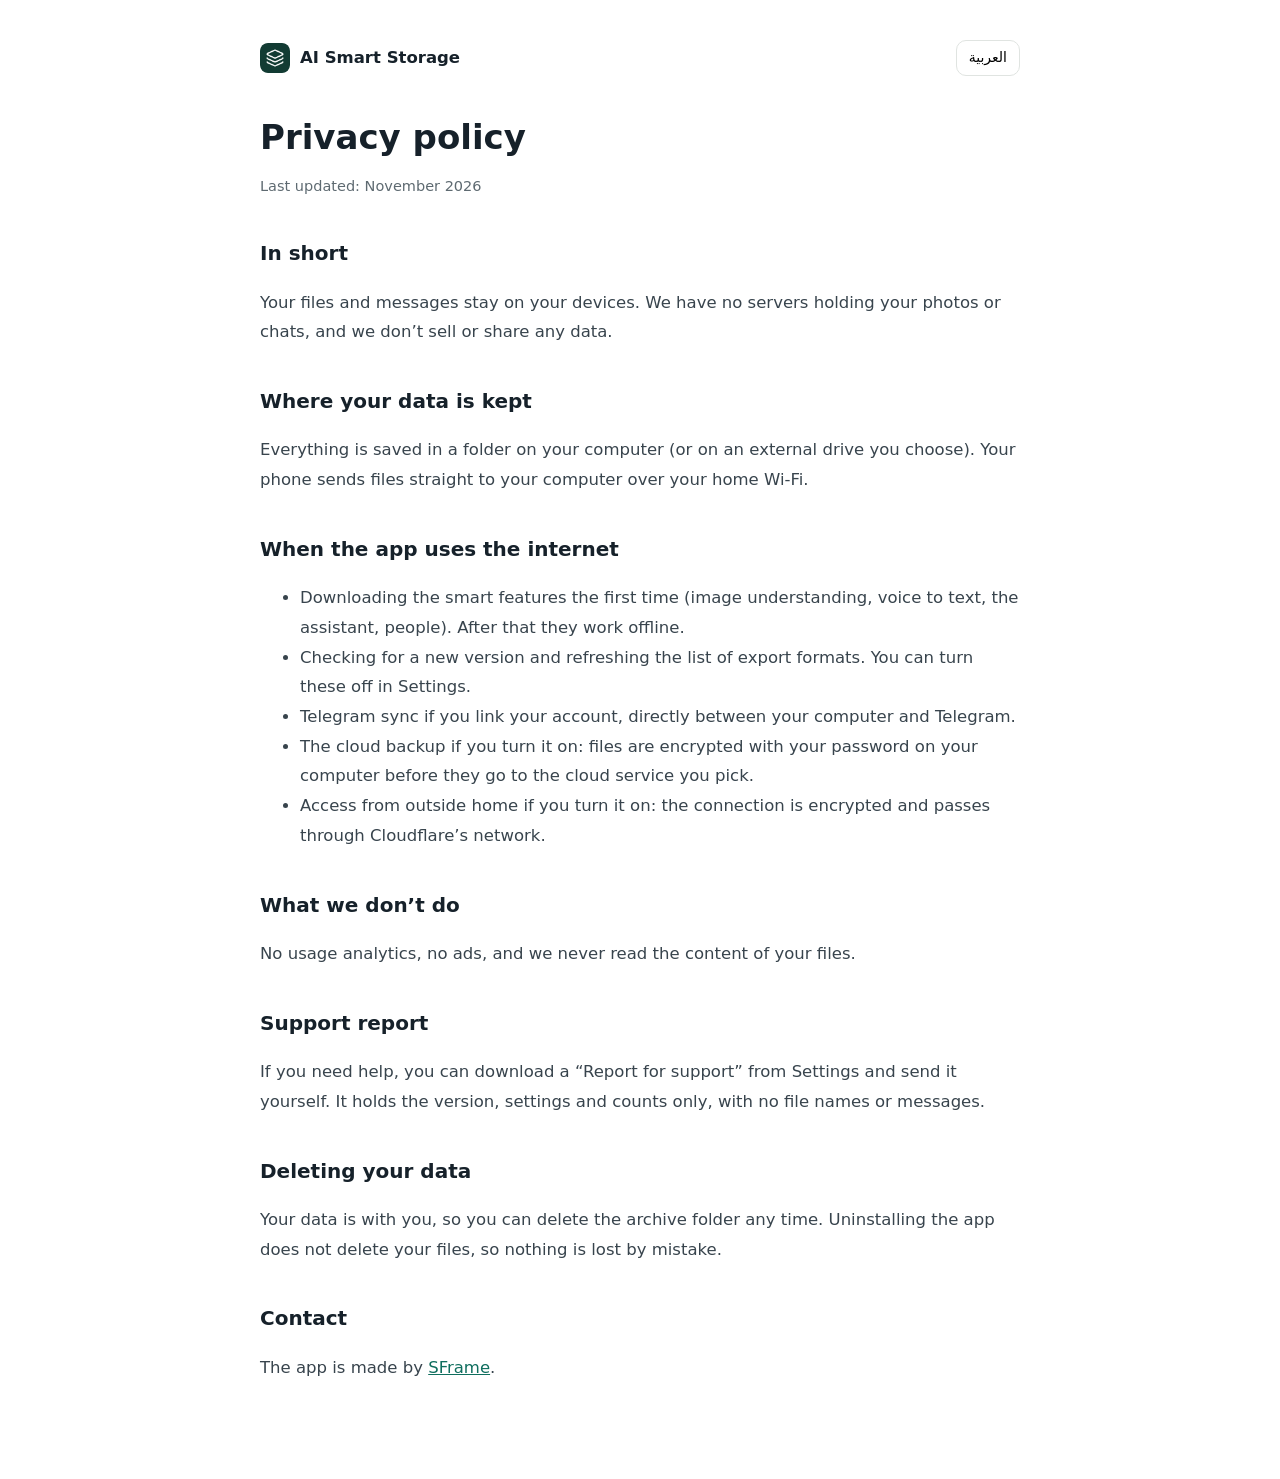
==== privacy.html @ ad924ec0 "Release 0.9.0: new design and website, privacy policy Co-Authored-By: Claude Opus 5.5 <noreply@anthr" ====
<!doctype html>
<html lang="ar" dir="rtl">
<head>
<meta charset="utf-8">
<meta name="viewport" content="width=device-width, initial-scale=1">
<title>سياسة الخصوصية | AI Smart Storage</title>
<link rel="icon" href="assets/favicon.png">
<link rel="stylesheet" href="assets/fonts/fonts.css">
<style>
body{margin:0;background:#fff;color:#16212A;font-family:'IBM Plex Sans Arabic',system-ui,'Segoe UI',Tahoma,sans-serif;font-size:16.5px;line-height:1.8;-webkit-font-smoothing:antialiased}
html[lang=ar] [data-l=en],html[lang=en] [data-l=ar]{display:none!important}
.wrap{max-width:760px;margin:0 auto;padding:40px 24px 80px}
a{color:#0F6E5E}
header{display:flex;justify-content:space-between;align-items:center;margin-bottom:40px}
header a.b{display:flex;gap:10px;align-items:center;color:#16212A;text-decoration:none;font-weight:700}header img{width:30px;height:30px;border-radius:8px}
button{height:36px;padding:0 12px;border:1px solid #E0E4E1;border-radius:10px;background:#fff;font:inherit;font-size:14px;cursor:pointer}
h1{font-size:34px;line-height:1.25;margin:0 0 6px}h2{font-size:20px;margin:36px 0 8px}
p,li{color:#38444D}.muted{color:#5E6A71;font-size:14.5px}
</style>
</head>
<body><div class="wrap">
<header><a class="b" href="./"><img src="assets/icon-192.png" alt=""><span dir="ltr">AI Smart Storage</span></a><button id="lb" type="button"><span data-l="ar">English</span><span data-l="en">العربية</span></button></header>

<div data-l="ar">
<h1>سياسة الخصوصية</h1><p class="muted">آخر تحديث: نوفمبر 2026</p>
<h2>الخلاصة</h2><p>ملفاتك ورسائلك تبقى على أجهزتك. ما عندنا سيرفرات نخزن فيها صورك أو محادثاتك، وما نبيع أو نشارك أي بيانات.</p>
<h2>وين تنحفظ بياناتك</h2><p>البرنامج يحفظ كل شي في مجلد على كمبيوترك (أو على هارديسك خارجي تختاره). الجوال يرسل الملفات لكمبيوترك مباشرة عبر شبكة الواي فاي في بيتك.</p>
<h2>متى يستخدم البرنامج الإنترنت</h2>
<ul><li>تحميل الميزات الذكية لأول مرة (فهم الصور، تحويل الصوت لنص، المساعد، الأشخاص). بعدها تشتغل بدون إنترنت.</li>
<li>التحقق من وجود إصدار جديد، وتحديث قائمة صيغ التصدير. تقدر توقفها من الإعدادات.</li>
<li>مزامنة تيليجرام إذا ربطت حسابك، وتتم بين كمبيوترك وتيليجرام مباشرة.</li>
<li>النسخة السحابية إذا فعّلتها: الملفات تنشفّر بكلمة سرك على كمبيوترك قبل ما تنتقل لخدمة السحابة اللي تختارها.</li>
<li>الوصول من برّا البيت إذا شغّلته: الاتصال مشفّر ويمر عبر شبكة Cloudflare.</li></ul>
<h2>اللي ما نسويه</h2><p>ما نجمع إحصائيات استخدام، وما فيه إعلانات، وما نقرأ محتوى ملفاتك.</p>
<h2>تقرير الدعم الفني</h2><p>إذا طلبت مساعدة، تقدر تنزّل «تقرير للدعم الفني» من الإعدادات وترسله بنفسك. التقرير فيه الإصدار والإعدادات والأعداد فقط، بدون أسماء ملفات أو رسائل.</p>
<h2>حذف بياناتك</h2><p>بياناتك عندك، فتقدر تحذف مجلد الأرشيف في أي وقت. إلغاء تثبيت البرنامج ما يحذف ملفاتك عشان ما تضيع بالغلط.</p>
<h2>التواصل</h2><p>البرنامج من <a href="https://saudiframe.com">SFrame</a>.</p>
</div>

<div data-l="en">
<h1>Privacy policy</h1><p class="muted">Last updated: November 2026</p>
<h2>In short</h2><p>Your files and messages stay on your devices. We have no servers holding your photos or chats, and we don’t sell or share any data.</p>
<h2>Where your data is kept</h2><p>Everything is saved in a folder on your computer (or on an external drive you choose). Your phone sends files straight to your computer over your home Wi-Fi.</p>
<h2>When the app uses the internet</h2>
<ul><li>Downloading the smart features the first time (image understanding, voice to text, the assistant, people). After that they work offline.</li>
<li>Checking for a new version and refreshing the list of export formats. You can turn these off in Settings.</li>
<li>Telegram sync if you link your account, directly between your computer and Telegram.</li>
<li>The cloud backup if you turn it on: files are encrypted with your password on your computer before they go to the cloud service you pick.</li>
<li>Access from outside home if you turn it on: the connection is encrypted and passes through Cloudflare’s network.</li></ul>
<h2>What we don’t do</h2><p>No usage analytics, no ads, and we never read the content of your files.</p>
<h2>Support report</h2><p>If you need help, you can download a “Report for support” from Settings and send it yourself. It holds the version, settings and counts only, with no file names or messages.</p>
<h2>Deleting your data</h2><p>Your data is with you, so you can delete the archive folder any time. Uninstalling the app does not delete your files, so nothing is lost by mistake.</p>
<h2>Contact</h2><p>The app is made by <a href="https://saudiframe.com">SFrame</a>.</p>
</div>
</div>
<script>
const r=document.documentElement;function L(l){r.lang=l;r.dir=l==='ar'?'rtl':'ltr';try{localStorage.setItem('lang',l)}catch(e){}}
let s=null;try{s=localStorage.getItem('lang')}catch(e){}L(s||((navigator.language||'ar').startsWith('ar')?'ar':'en'));
document.getElementById('lb').onclick=()=>L(r.lang==='ar'?'en':'ar');
</script>
</body></html>
---- assets/fonts/fonts.css ----
@font-face {
  font-family: 'IBM Plex Sans Arabic';
  font-style: normal;
  font-display: swap;
  font-weight: 400;
  src: url(ibm-plex-sans-arabic-arabic-400-normal.woff2) format('woff2');
  unicode-range: U+0600-06FF,U+0750-077F,U+0870-088E,U+0890-0891,U+0897-08E1,U+08E3-08FF,U+200C-200E,U+2010-2011,U+204F,U+2E41,U+FB50-FDFF,U+FE70-FE74,U+FE76-FEFC,U+102E0-102FB,U+10E60-10E7E,U+10EC2-10EC4,U+10EFC-10EFF,U+1EE00-1EE03,U+1EE05-1EE1F,U+1EE21-1EE22,U+1EE24,U+1EE27,U+1EE29-1EE32,U+1EE34-1EE37,U+1EE39,U+1EE3B,U+1EE42,U+1EE47,U+1EE49,U+1EE4B,U+1EE4D-1EE4F,U+1EE51-1EE52,U+1EE54,U+1EE57,U+1EE59,U+1EE5B,U+1EE5D,U+1EE5F,U+1EE61-1EE62,U+1EE64,U+1EE67-1EE6A,U+1EE6C-1EE72,U+1EE74-1EE77,U+1EE79-1EE7C,U+1EE7E,U+1EE80-1EE89,U+1EE8B-1EE9B,U+1EEA1-1EEA3,U+1EEA5-1EEA9,U+1EEAB-1EEBB,U+1EEF0-1EEF1;
}
@font-face {
  font-family: 'IBM Plex Sans Arabic';
  font-style: normal;
  font-display: swap;
  font-weight: 400;
  src: url(ibm-plex-sans-arabic-latin-ext-400-normal.woff2) format('woff2');
  unicode-range: U+0100-02BA,U+02BD-02C5,U+02C7-02CC,U+02CE-02D7,U+02DD-02FF,U+0304,U+0308,U+0329,U+1D00-1DBF,U+1E00-1E9F,U+1EF2-1EFF,U+2020,U+20A0-20AB,U+20AD-20C0,U+2113,U+2C60-2C7F,U+A720-A7FF;
}
@font-face {
  font-family: 'IBM Plex Sans Arabic';
  font-style: normal;
  font-display: swap;
  font-weight: 400;
  src: url(ibm-plex-sans-arabic-latin-400-normal.woff2) format('woff2');
  unicode-range: U+0000-00FF,U+0131,U+0152-0153,U+02BB-02BC,U+02C6,U+02DA,U+02DC,U+0304,U+0308,U+0329,U+2000-206F,U+20AC,U+2122,U+2191,U+2193,U+2212,U+2215,U+FEFF,U+FFFD;
}
@font-face {
  font-family: 'IBM Plex Sans Arabic';
  font-style: normal;
  font-display: swap;
  font-weight: 500;
  src: url(ibm-plex-sans-arabic-arabic-500-normal.woff2) format('woff2');
  unicode-range: U+0600-06FF,U+0750-077F,U+0870-088E,U+0890-0891,U+0897-08E1,U+08E3-08FF,U+200C-200E,U+2010-2011,U+204F,U+2E41,U+FB50-FDFF,U+FE70-FE74,U+FE76-FEFC,U+102E0-102FB,U+10E60-10E7E,U+10EC2-10EC4,U+10EFC-10EFF,U+1EE00-1EE03,U+1EE05-1EE1F,U+1EE21-1EE22,U+1EE24,U+1EE27,U+1EE29-1EE32,U+1EE34-1EE37,U+1EE39,U+1EE3B,U+1EE42,U+1EE47,U+1EE49,U+1EE4B,U+1EE4D-1EE4F,U+1EE51-1EE52,U+1EE54,U+1EE57,U+1EE59,U+1EE5B,U+1EE5D,U+1EE5F,U+1EE61-1EE62,U+1EE64,U+1EE67-1EE6A,U+1EE6C-1EE72,U+1EE74-1EE77,U+1EE79-1EE7C,U+1EE7E,U+1EE80-1EE89,U+1EE8B-1EE9B,U+1EEA1-1EEA3,U+1EEA5-1EEA9,U+1EEAB-1EEBB,U+1EEF0-1EEF1;
}
@font-face {
  font-family: 'IBM Plex Sans Arabic';
  font-style: normal;
  font-display: swap;
  font-weight: 500;
  src: url(ibm-plex-sans-arabic-latin-ext-500-normal.woff2) format('woff2');
  unicode-range: U+0100-02BA,U+02BD-02C5,U+02C7-02CC,U+02CE-02D7,U+02DD-02FF,U+0304,U+0308,U+0329,U+1D00-1DBF,U+1E00-1E9F,U+1EF2-1EFF,U+2020,U+20A0-20AB,U+20AD-20C0,U+2113,U+2C60-2C7F,U+A720-A7FF;
}
@font-face {
  font-family: 'IBM Plex Sans Arabic';
  font-style: normal;
  font-display: swap;
  font-weight: 500;
  src: url(ibm-plex-sans-arabic-latin-500-normal.woff2) format('woff2');
  unicode-range: U+0000-00FF,U+0131,U+0152-0153,U+02BB-02BC,U+02C6,U+02DA,U+02DC,U+0304,U+0308,U+0329,U+2000-206F,U+20AC,U+2122,U+2191,U+2193,U+2212,U+2215,U+FEFF,U+FFFD;
}
@font-face {
  font-family: 'IBM Plex Sans Arabic';
  font-style: normal;
  font-display: swap;
  font-weight: 600;
  src: url(ibm-plex-sans-arabic-arabic-600-normal.woff2) format('woff2');
  unicode-range: U+0600-06FF,U+0750-077F,U+0870-088E,U+0890-0891,U+0897-08E1,U+08E3-08FF,U+200C-200E,U+2010-2011,U+204F,U+2E41,U+FB50-FDFF,U+FE70-FE74,U+FE76-FEFC,U+102E0-102FB,U+10E60-10E7E,U+10EC2-10EC4,U+10EFC-10EFF,U+1EE00-1EE03,U+1EE05-1EE1F,U+1EE21-1EE22,U+1EE24,U+1EE27,U+1EE29-1EE32,U+1EE34-1EE37,U+1EE39,U+1EE3B,U+1EE42,U+1EE47,U+1EE49,U+1EE4B,U+1EE4D-1EE4F,U+1EE51-1EE52,U+1EE54,U+1EE57,U+1EE59,U+1EE5B,U+1EE5D,U+1EE5F,U+1EE61-1EE62,U+1EE64,U+1EE67-1EE6A,U+1EE6C-1EE72,U+1EE74-1EE77,U+1EE79-1EE7C,U+1EE7E,U+1EE80-1EE89,U+1EE8B-1EE9B,U+1EEA1-1EEA3,U+1EEA5-1EEA9,U+1EEAB-1EEBB,U+1EEF0-1EEF1;
}
@font-face {
  font-family: 'IBM Plex Sans Arabic';
  font-style: normal;
  font-display: swap;
  font-weight: 600;
  src: url(ibm-plex-sans-arabic-latin-ext-600-normal.woff2) format('woff2');
  unicode-range: U+0100-02BA,U+02BD-02C5,U+02C7-02CC,U+02CE-02D7,U+02DD-02FF,U+0304,U+0308,U+0329,U+1D00-1DBF,U+1E00-1E9F,U+1EF2-1EFF,U+2020,U+20A0-20AB,U+20AD-20C0,U+2113,U+2C60-2C7F,U+A720-A7FF;
}
@font-face {
  font-family: 'IBM Plex Sans Arabic';
  font-style: normal;
  font-display: swap;
  font-weight: 600;
  src: url(ibm-plex-sans-arabic-latin-600-normal.woff2) format('woff2');
  unicode-range: U+0000-00FF,U+0131,U+0152-0153,U+02BB-02BC,U+02C6,U+02DA,U+02DC,U+0304,U+0308,U+0329,U+2000-206F,U+20AC,U+2122,U+2191,U+2193,U+2212,U+2215,U+FEFF,U+FFFD;
}
@font-face {
  font-family: 'IBM Plex Sans Arabic';
  font-style: normal;
  font-display: swap;
  font-weight: 700;
  src: url(ibm-plex-sans-arabic-arabic-700-normal.woff2) format('woff2');
  unicode-range: U+0600-06FF,U+0750-077F,U+0870-088E,U+0890-0891,U+0897-08E1,U+08E3-08FF,U+200C-200E,U+2010-2011,U+204F,U+2E41,U+FB50-FDFF,U+FE70-FE74,U+FE76-FEFC,U+102E0-102FB,U+10E60-10E7E,U+10EC2-10EC4,U+10EFC-10EFF,U+1EE00-1EE03,U+1EE05-1EE1F,U+1EE21-1EE22,U+1EE24,U+1EE27,U+1EE29-1EE32,U+1EE34-1EE37,U+1EE39,U+1EE3B,U+1EE42,U+1EE47,U+1EE49,U+1EE4B,U+1EE4D-1EE4F,U+1EE51-1EE52,U+1EE54,U+1EE57,U+1EE59,U+1EE5B,U+1EE5D,U+1EE5F,U+1EE61-1EE62,U+1EE64,U+1EE67-1EE6A,U+1EE6C-1EE72,U+1EE74-1EE77,U+1EE79-1EE7C,U+1EE7E,U+1EE80-1EE89,U+1EE8B-1EE9B,U+1EEA1-1EEA3,U+1EEA5-1EEA9,U+1EEAB-1EEBB,U+1EEF0-1EEF1;
}
@font-face {
  font-family: 'IBM Plex Sans Arabic';
  font-style: normal;
  font-display: swap;
  font-weight: 700;
  src: url(ibm-plex-sans-arabic-latin-ext-700-normal.woff2) format('woff2');
  unicode-range: U+0100-02BA,U+02BD-02C5,U+02C7-02CC,U+02CE-02D7,U+02DD-02FF,U+0304,U+0308,U+0329,U+1D00-1DBF,U+1E00-1E9F,U+1EF2-1EFF,U+2020,U+20A0-20AB,U+20AD-20C0,U+2113,U+2C60-2C7F,U+A720-A7FF;
}
@font-face {
  font-family: 'IBM Plex Sans Arabic';
  font-style: normal;
  font-display: swap;
  font-weight: 700;
  src: url(ibm-plex-sans-arabic-latin-700-normal.woff2) format('woff2');
  unicode-range: U+0000-00FF,U+0131,U+0152-0153,U+02BB-02BC,U+02C6,U+02DA,U+02DC,U+0304,U+0308,U+0329,U+2000-206F,U+20AC,U+2122,U+2191,U+2193,U+2212,U+2215,U+FEFF,U+FFFD;
}
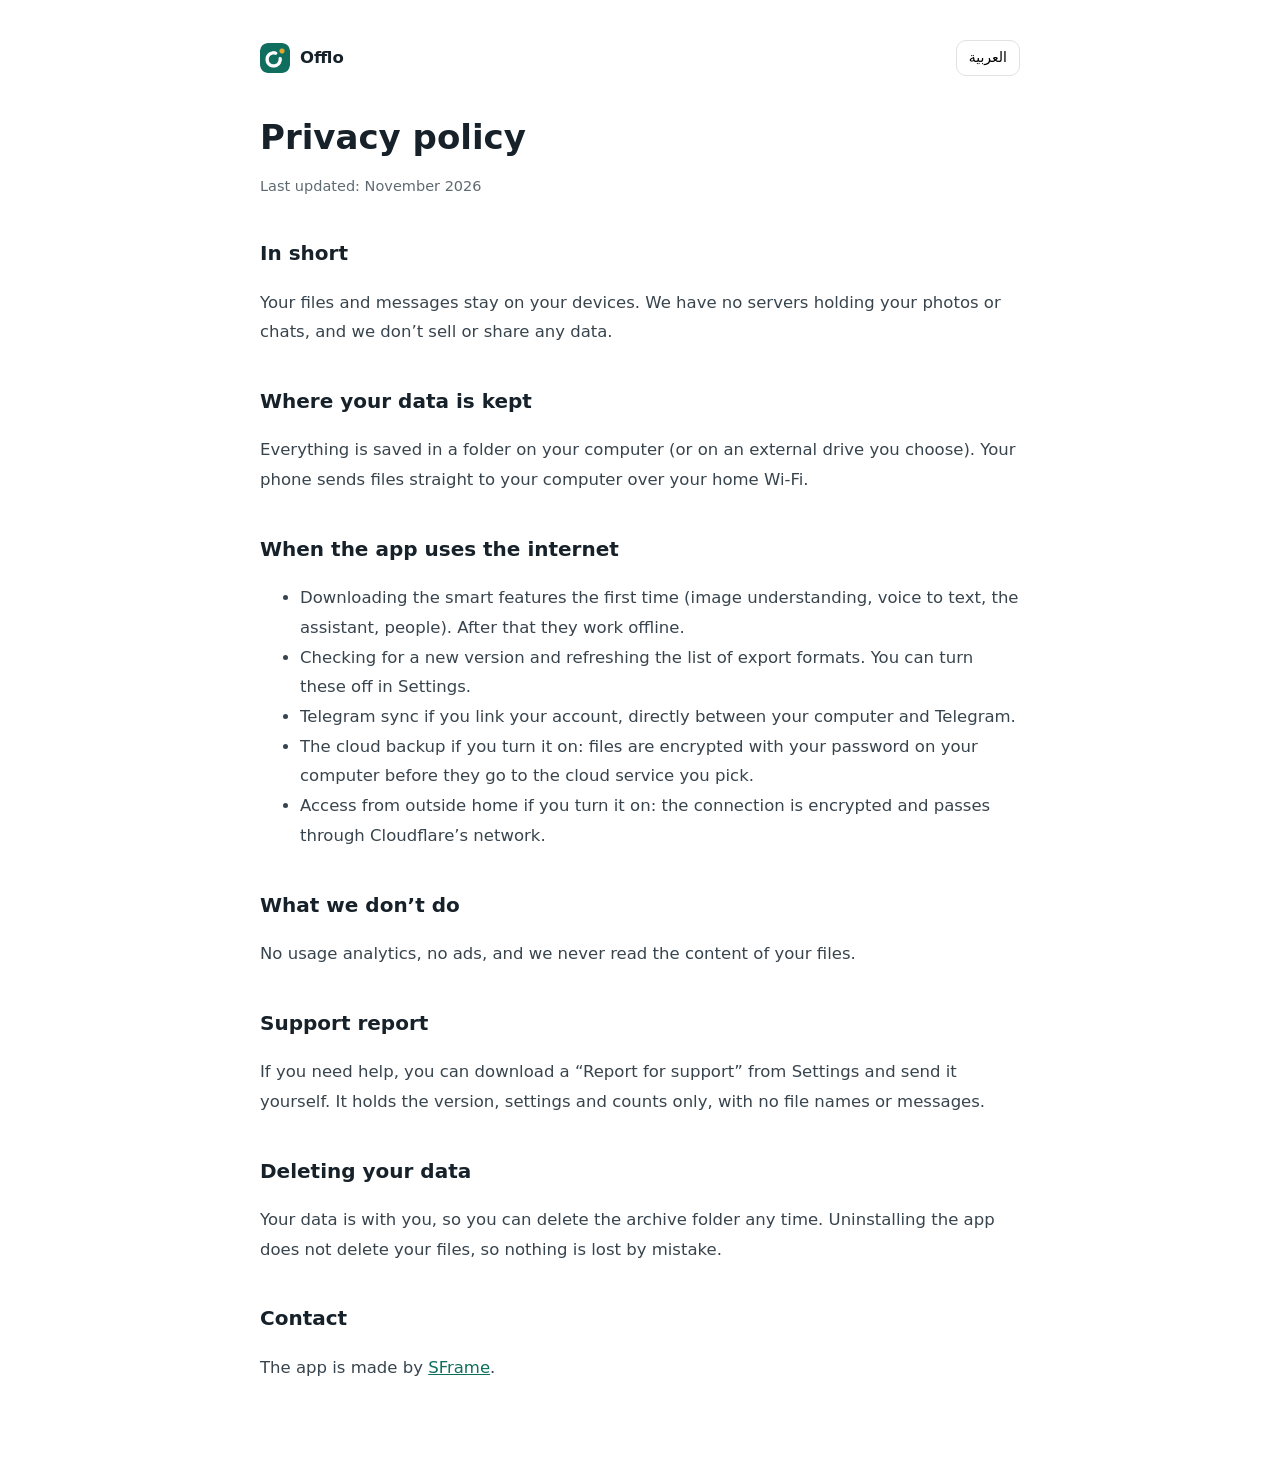
==== commit fd16da77: "Offlo 0.9.1: new name, logo, screenshots and downloads Co-Authored-By: Claude Opus 5.5 <noreply@anth" ====
--- a/privacy.html
+++ b/privacy.html
@@ -3,7 +3,7 @@
 <head>
 <meta charset="utf-8">
 <meta name="viewport" content="width=device-width, initial-scale=1">
-<title>سياسة الخصوصية | AI Smart Storage</title>
+<title>سياسة الخصوصية | Offlo</title>
 <link rel="icon" href="assets/favicon.png">
 <link rel="stylesheet" href="assets/fonts/fonts.css">
 <style>
@@ -19,7 +19,7 @@
 </style>
 </head>
 <body><div class="wrap">
-<header><a class="b" href="./"><img src="assets/icon-192.png" alt=""><span dir="ltr">AI Smart Storage</span></a><button id="lb" type="button"><span data-l="ar">English</span><span data-l="en">العربية</span></button></header>
+<header><a class="b" href="./"><img src="assets/icon-192.png" alt=""><span dir="ltr">Offlo</span></a><button id="lb" type="button"><span data-l="ar">English</span><span data-l="en">العربية</span></button></header>
 
 <div data-l="ar">
 <h1>سياسة الخصوصية</h1><p class="muted">آخر تحديث: نوفمبر 2026</p>
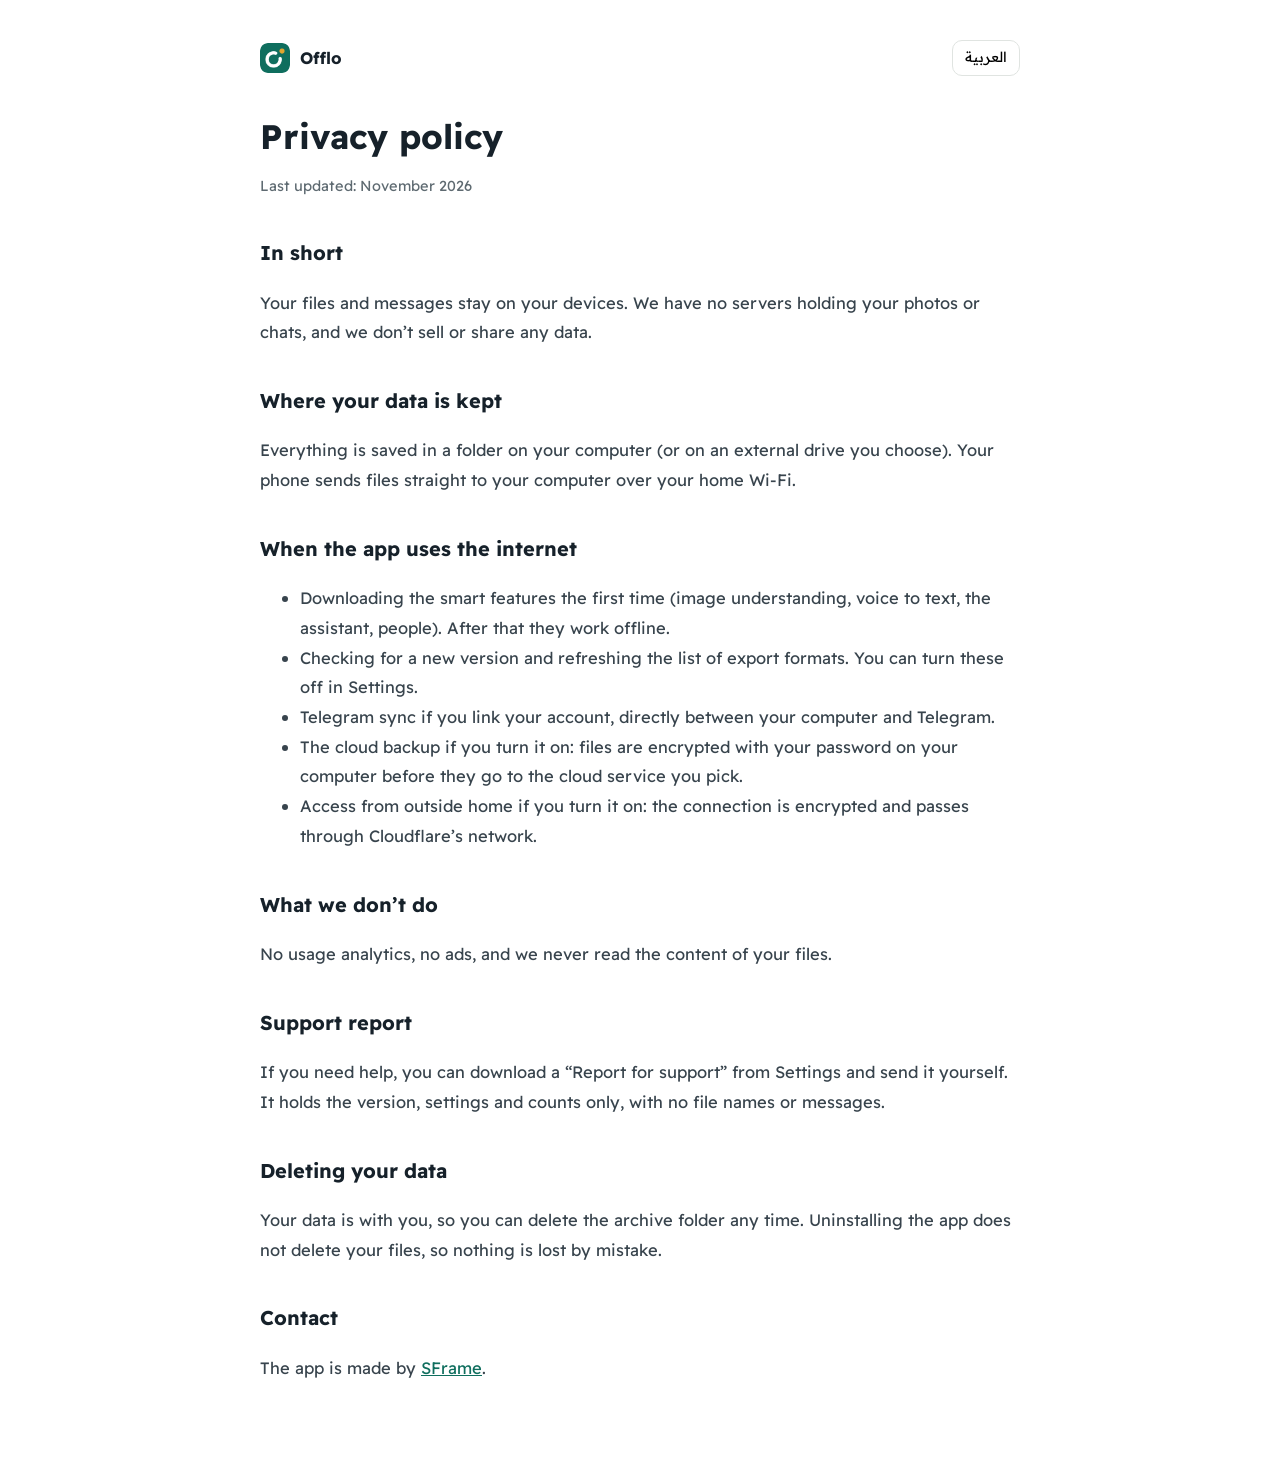
==== commit 272d35e6: "Switch the typeface to Readex Pro Co-Authored-By: Claude Opus 5.5 <noreply@anthropic.com> Claude-Ses" ====
--- a/privacy.html
+++ b/privacy.html
@@ -5,9 +5,9 @@
 <meta name="viewport" content="width=device-width, initial-scale=1">
 <title>سياسة الخصوصية | Offlo</title>
 <link rel="icon" href="assets/favicon.png">
-<link rel="stylesheet" href="assets/fonts/fonts.css">
+<link rel="stylesheet" href="assets/fonts/fonts.css?v=2">
 <style>
-body{margin:0;background:#fff;color:#16212A;font-family:'IBM Plex Sans Arabic',system-ui,'Segoe UI',Tahoma,sans-serif;font-size:16.5px;line-height:1.8;-webkit-font-smoothing:antialiased}
+body{margin:0;background:#fff;color:#16212A;font-family:'Readex Pro',system-ui,'Segoe UI',Tahoma,sans-serif;font-size:16.5px;line-height:1.8;-webkit-font-smoothing:antialiased}
 html[lang=ar] [data-l=en],html[lang=en] [data-l=ar]{display:none!important}
 .wrap{max-width:760px;margin:0 auto;padding:40px 24px 80px}
 a{color:#0F6E5E}
--- a/assets/fonts/fonts.css
+++ b/assets/fonts/fonts.css
@@ -1,96 +1,96 @@
 @font-face {
-  font-family: 'IBM Plex Sans Arabic';
+  font-family: 'Readex Pro';
   font-style: normal;
   font-display: swap;
   font-weight: 400;
-  src: url(ibm-plex-sans-arabic-arabic-400-normal.woff2) format('woff2');
+  src: url(readex-pro-arabic-400-normal.woff2) format('woff2');
   unicode-range: U+0600-06FF,U+0750-077F,U+0870-088E,U+0890-0891,U+0897-08E1,U+08E3-08FF,U+200C-200E,U+2010-2011,U+204F,U+2E41,U+FB50-FDFF,U+FE70-FE74,U+FE76-FEFC,U+102E0-102FB,U+10E60-10E7E,U+10EC2-10EC4,U+10EFC-10EFF,U+1EE00-1EE03,U+1EE05-1EE1F,U+1EE21-1EE22,U+1EE24,U+1EE27,U+1EE29-1EE32,U+1EE34-1EE37,U+1EE39,U+1EE3B,U+1EE42,U+1EE47,U+1EE49,U+1EE4B,U+1EE4D-1EE4F,U+1EE51-1EE52,U+1EE54,U+1EE57,U+1EE59,U+1EE5B,U+1EE5D,U+1EE5F,U+1EE61-1EE62,U+1EE64,U+1EE67-1EE6A,U+1EE6C-1EE72,U+1EE74-1EE77,U+1EE79-1EE7C,U+1EE7E,U+1EE80-1EE89,U+1EE8B-1EE9B,U+1EEA1-1EEA3,U+1EEA5-1EEA9,U+1EEAB-1EEBB,U+1EEF0-1EEF1;
 }
 @font-face {
-  font-family: 'IBM Plex Sans Arabic';
+  font-family: 'Readex Pro';
   font-style: normal;
   font-display: swap;
   font-weight: 400;
-  src: url(ibm-plex-sans-arabic-latin-ext-400-normal.woff2) format('woff2');
+  src: url(readex-pro-latin-ext-400-normal.woff2) format('woff2');
   unicode-range: U+0100-02BA,U+02BD-02C5,U+02C7-02CC,U+02CE-02D7,U+02DD-02FF,U+0304,U+0308,U+0329,U+1D00-1DBF,U+1E00-1E9F,U+1EF2-1EFF,U+2020,U+20A0-20AB,U+20AD-20C0,U+2113,U+2C60-2C7F,U+A720-A7FF;
 }
 @font-face {
-  font-family: 'IBM Plex Sans Arabic';
+  font-family: 'Readex Pro';
   font-style: normal;
   font-display: swap;
   font-weight: 400;
-  src: url(ibm-plex-sans-arabic-latin-400-normal.woff2) format('woff2');
+  src: url(readex-pro-latin-400-normal.woff2) format('woff2');
   unicode-range: U+0000-00FF,U+0131,U+0152-0153,U+02BB-02BC,U+02C6,U+02DA,U+02DC,U+0304,U+0308,U+0329,U+2000-206F,U+20AC,U+2122,U+2191,U+2193,U+2212,U+2215,U+FEFF,U+FFFD;
 }
 @font-face {
-  font-family: 'IBM Plex Sans Arabic';
+  font-family: 'Readex Pro';
   font-style: normal;
   font-display: swap;
   font-weight: 500;
-  src: url(ibm-plex-sans-arabic-arabic-500-normal.woff2) format('woff2');
+  src: url(readex-pro-arabic-500-normal.woff2) format('woff2');
   unicode-range: U+0600-06FF,U+0750-077F,U+0870-088E,U+0890-0891,U+0897-08E1,U+08E3-08FF,U+200C-200E,U+2010-2011,U+204F,U+2E41,U+FB50-FDFF,U+FE70-FE74,U+FE76-FEFC,U+102E0-102FB,U+10E60-10E7E,U+10EC2-10EC4,U+10EFC-10EFF,U+1EE00-1EE03,U+1EE05-1EE1F,U+1EE21-1EE22,U+1EE24,U+1EE27,U+1EE29-1EE32,U+1EE34-1EE37,U+1EE39,U+1EE3B,U+1EE42,U+1EE47,U+1EE49,U+1EE4B,U+1EE4D-1EE4F,U+1EE51-1EE52,U+1EE54,U+1EE57,U+1EE59,U+1EE5B,U+1EE5D,U+1EE5F,U+1EE61-1EE62,U+1EE64,U+1EE67-1EE6A,U+1EE6C-1EE72,U+1EE74-1EE77,U+1EE79-1EE7C,U+1EE7E,U+1EE80-1EE89,U+1EE8B-1EE9B,U+1EEA1-1EEA3,U+1EEA5-1EEA9,U+1EEAB-1EEBB,U+1EEF0-1EEF1;
 }
 @font-face {
-  font-family: 'IBM Plex Sans Arabic';
+  font-family: 'Readex Pro';
   font-style: normal;
   font-display: swap;
   font-weight: 500;
-  src: url(ibm-plex-sans-arabic-latin-ext-500-normal.woff2) format('woff2');
+  src: url(readex-pro-latin-ext-500-normal.woff2) format('woff2');
   unicode-range: U+0100-02BA,U+02BD-02C5,U+02C7-02CC,U+02CE-02D7,U+02DD-02FF,U+0304,U+0308,U+0329,U+1D00-1DBF,U+1E00-1E9F,U+1EF2-1EFF,U+2020,U+20A0-20AB,U+20AD-20C0,U+2113,U+2C60-2C7F,U+A720-A7FF;
 }
 @font-face {
-  font-family: 'IBM Plex Sans Arabic';
+  font-family: 'Readex Pro';
   font-style: normal;
   font-display: swap;
   font-weight: 500;
-  src: url(ibm-plex-sans-arabic-latin-500-normal.woff2) format('woff2');
+  src: url(readex-pro-latin-500-normal.woff2) format('woff2');
   unicode-range: U+0000-00FF,U+0131,U+0152-0153,U+02BB-02BC,U+02C6,U+02DA,U+02DC,U+0304,U+0308,U+0329,U+2000-206F,U+20AC,U+2122,U+2191,U+2193,U+2212,U+2215,U+FEFF,U+FFFD;
 }
 @font-face {
-  font-family: 'IBM Plex Sans Arabic';
+  font-family: 'Readex Pro';
   font-style: normal;
   font-display: swap;
   font-weight: 600;
-  src: url(ibm-plex-sans-arabic-arabic-600-normal.woff2) format('woff2');
+  src: url(readex-pro-arabic-600-normal.woff2) format('woff2');
   unicode-range: U+0600-06FF,U+0750-077F,U+0870-088E,U+0890-0891,U+0897-08E1,U+08E3-08FF,U+200C-200E,U+2010-2011,U+204F,U+2E41,U+FB50-FDFF,U+FE70-FE74,U+FE76-FEFC,U+102E0-102FB,U+10E60-10E7E,U+10EC2-10EC4,U+10EFC-10EFF,U+1EE00-1EE03,U+1EE05-1EE1F,U+1EE21-1EE22,U+1EE24,U+1EE27,U+1EE29-1EE32,U+1EE34-1EE37,U+1EE39,U+1EE3B,U+1EE42,U+1EE47,U+1EE49,U+1EE4B,U+1EE4D-1EE4F,U+1EE51-1EE52,U+1EE54,U+1EE57,U+1EE59,U+1EE5B,U+1EE5D,U+1EE5F,U+1EE61-1EE62,U+1EE64,U+1EE67-1EE6A,U+1EE6C-1EE72,U+1EE74-1EE77,U+1EE79-1EE7C,U+1EE7E,U+1EE80-1EE89,U+1EE8B-1EE9B,U+1EEA1-1EEA3,U+1EEA5-1EEA9,U+1EEAB-1EEBB,U+1EEF0-1EEF1;
 }
 @font-face {
-  font-family: 'IBM Plex Sans Arabic';
+  font-family: 'Readex Pro';
   font-style: normal;
   font-display: swap;
   font-weight: 600;
-  src: url(ibm-plex-sans-arabic-latin-ext-600-normal.woff2) format('woff2');
+  src: url(readex-pro-latin-ext-600-normal.woff2) format('woff2');
   unicode-range: U+0100-02BA,U+02BD-02C5,U+02C7-02CC,U+02CE-02D7,U+02DD-02FF,U+0304,U+0308,U+0329,U+1D00-1DBF,U+1E00-1E9F,U+1EF2-1EFF,U+2020,U+20A0-20AB,U+20AD-20C0,U+2113,U+2C60-2C7F,U+A720-A7FF;
 }
 @font-face {
-  font-family: 'IBM Plex Sans Arabic';
+  font-family: 'Readex Pro';
   font-style: normal;
   font-display: swap;
   font-weight: 600;
-  src: url(ibm-plex-sans-arabic-latin-600-normal.woff2) format('woff2');
+  src: url(readex-pro-latin-600-normal.woff2) format('woff2');
   unicode-range: U+0000-00FF,U+0131,U+0152-0153,U+02BB-02BC,U+02C6,U+02DA,U+02DC,U+0304,U+0308,U+0329,U+2000-206F,U+20AC,U+2122,U+2191,U+2193,U+2212,U+2215,U+FEFF,U+FFFD;
 }
 @font-face {
-  font-family: 'IBM Plex Sans Arabic';
+  font-family: 'Readex Pro';
   font-style: normal;
   font-display: swap;
   font-weight: 700;
-  src: url(ibm-plex-sans-arabic-arabic-700-normal.woff2) format('woff2');
+  src: url(readex-pro-arabic-700-normal.woff2) format('woff2');
   unicode-range: U+0600-06FF,U+0750-077F,U+0870-088E,U+0890-0891,U+0897-08E1,U+08E3-08FF,U+200C-200E,U+2010-2011,U+204F,U+2E41,U+FB50-FDFF,U+FE70-FE74,U+FE76-FEFC,U+102E0-102FB,U+10E60-10E7E,U+10EC2-10EC4,U+10EFC-10EFF,U+1EE00-1EE03,U+1EE05-1EE1F,U+1EE21-1EE22,U+1EE24,U+1EE27,U+1EE29-1EE32,U+1EE34-1EE37,U+1EE39,U+1EE3B,U+1EE42,U+1EE47,U+1EE49,U+1EE4B,U+1EE4D-1EE4F,U+1EE51-1EE52,U+1EE54,U+1EE57,U+1EE59,U+1EE5B,U+1EE5D,U+1EE5F,U+1EE61-1EE62,U+1EE64,U+1EE67-1EE6A,U+1EE6C-1EE72,U+1EE74-1EE77,U+1EE79-1EE7C,U+1EE7E,U+1EE80-1EE89,U+1EE8B-1EE9B,U+1EEA1-1EEA3,U+1EEA5-1EEA9,U+1EEAB-1EEBB,U+1EEF0-1EEF1;
 }
 @font-face {
-  font-family: 'IBM Plex Sans Arabic';
+  font-family: 'Readex Pro';
   font-style: normal;
   font-display: swap;
   font-weight: 700;
-  src: url(ibm-plex-sans-arabic-latin-ext-700-normal.woff2) format('woff2');
+  src: url(readex-pro-latin-ext-700-normal.woff2) format('woff2');
   unicode-range: U+0100-02BA,U+02BD-02C5,U+02C7-02CC,U+02CE-02D7,U+02DD-02FF,U+0304,U+0308,U+0329,U+1D00-1DBF,U+1E00-1E9F,U+1EF2-1EFF,U+2020,U+20A0-20AB,U+20AD-20C0,U+2113,U+2C60-2C7F,U+A720-A7FF;
 }
 @font-face {
-  font-family: 'IBM Plex Sans Arabic';
+  font-family: 'Readex Pro';
   font-style: normal;
   font-display: swap;
   font-weight: 700;
-  src: url(ibm-plex-sans-arabic-latin-700-normal.woff2) format('woff2');
+  src: url(readex-pro-latin-700-normal.woff2) format('woff2');
   unicode-range: U+0000-00FF,U+0131,U+0152-0153,U+02BB-02BC,U+02C6,U+02DA,U+02DC,U+0304,U+0308,U+0329,U+2000-206F,U+20AC,U+2122,U+2191,U+2193,U+2212,U+2215,U+FEFF,U+FFFD;
-}+}
